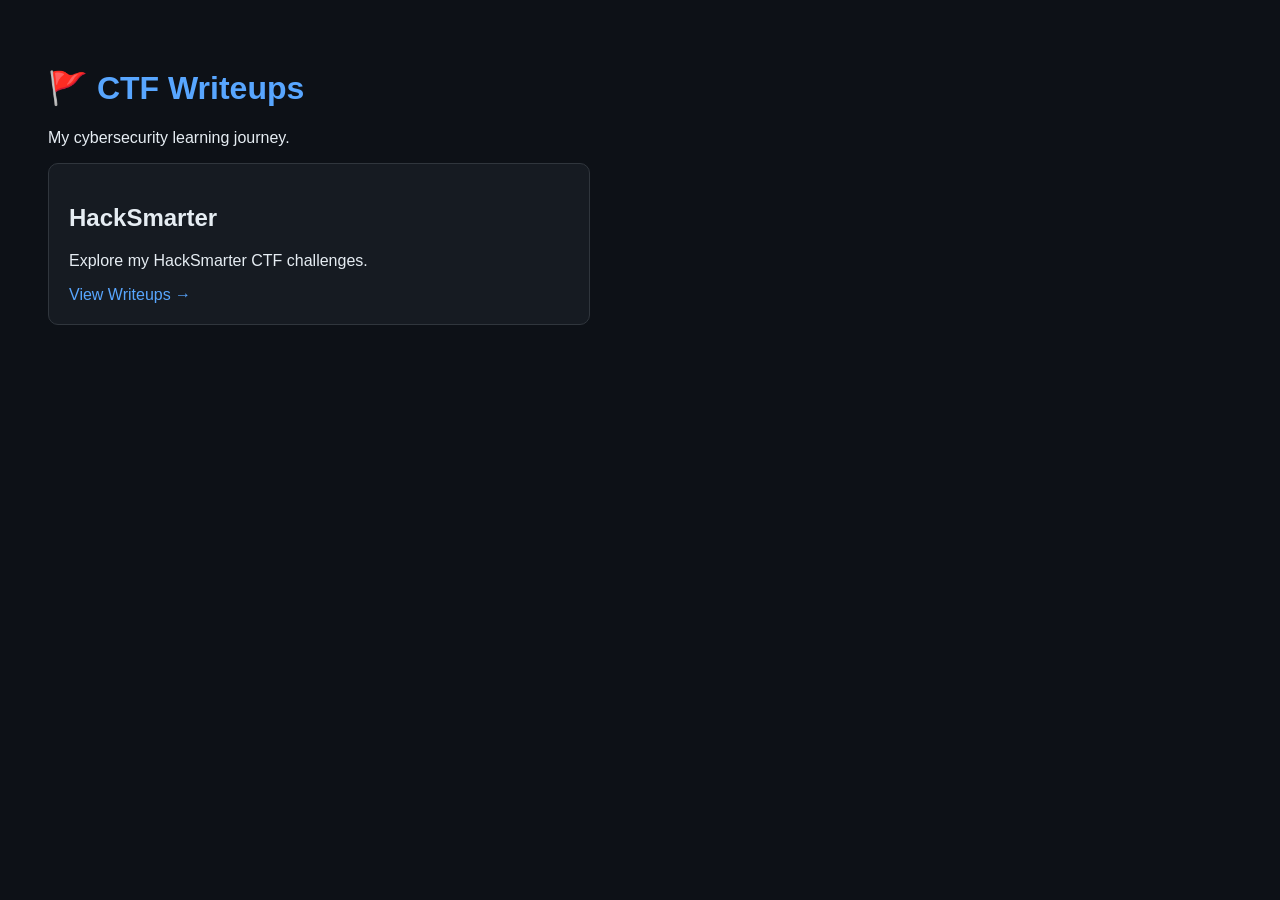
==== index.html @ 083e58e5 "Rename index.htnl to index.html" ====
<!DOCTYPE html>
<html lang="en">
<head>
    <meta charset="UTF-8">
    <meta name="viewport" content="width=device-width, initial-scale=1.0">
    <title>CTF Writeups</title>
    <style>
        body {
            background: #0d1117;
            color: #e6edf3;
            font-family: Arial, sans-serif;
            padding: 40px;
        }
        h1 { color: #58a6ff; }
        .card {
            background: #161b22;
            padding: 20px;
            border: 1px solid #30363d;
            border-radius: 10px;
            max-width: 500px;
        }
        a {
            color: #58a6ff;
            text-decoration: none;
        }
    </style>
</head>
<body>

    <h1>🚩 CTF Writeups</h1>
    <p>My cybersecurity learning journey.</p>

    <div class="card">
        <h2>HackSmarter</h2>
        <p>Explore my HackSmarter CTF challenges.</p>
        <a href="HackSmarter/">View Writeups →</a>
    </div>

</body>
</html>
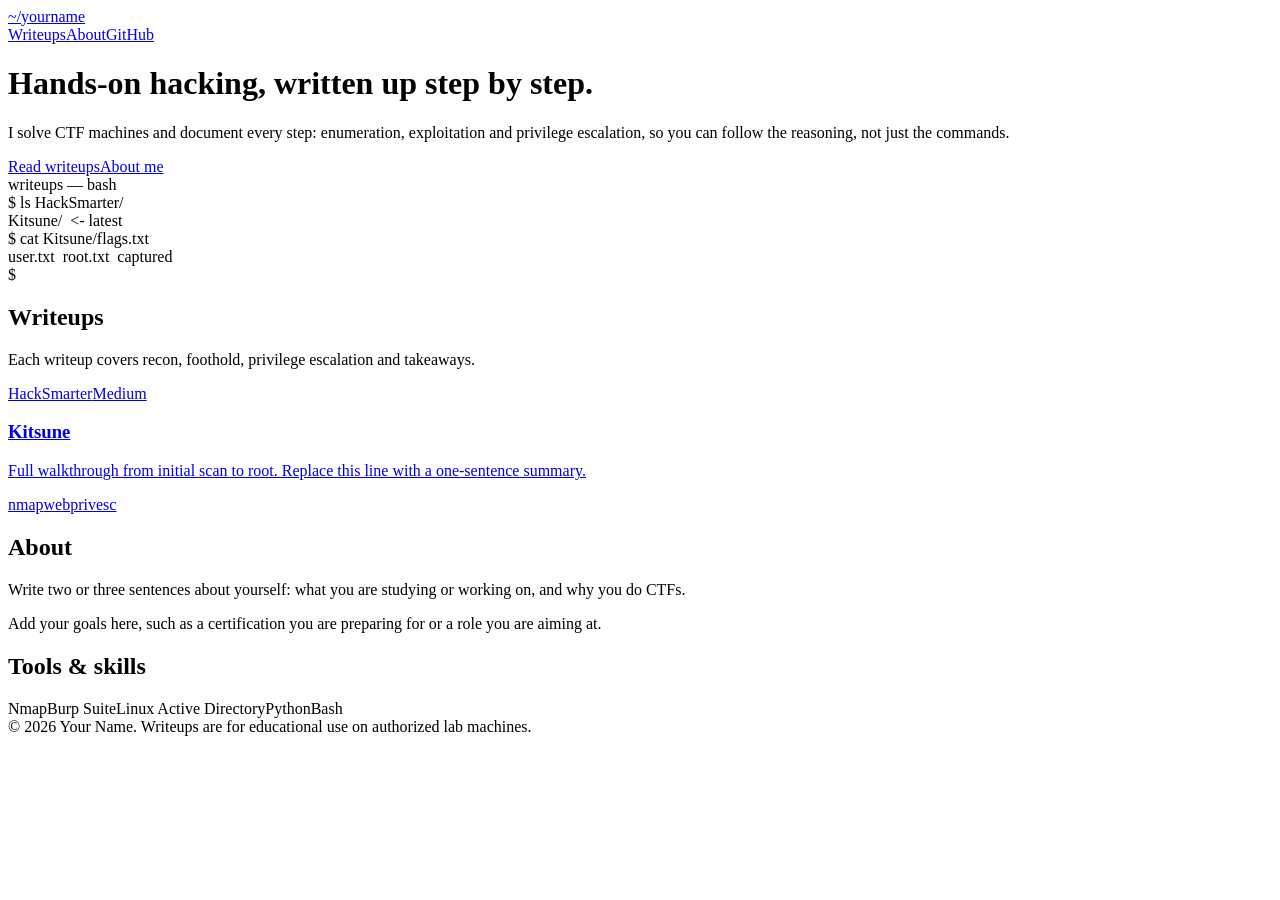
==== commit f4684598: "Create index.html" ====
--- a/index.html
+++ b/index.html
@@ -1,41 +1,72 @@
-
 <!DOCTYPE html>
 <html lang="en">
 <head>
-    <meta charset="UTF-8">
-    <meta name="viewport" content="width=device-width, initial-scale=1.0">
-    <title>CTF Writeups</title>
-    <style>
-        body {
-            background: #0d1117;
-            color: #e6edf3;
-            font-family: Arial, sans-serif;
-            padding: 40px;
-        }
-        h1 { color: #58a6ff; }
-        .card {
-            background: #161b22;
-            padding: 20px;
-            border: 1px solid #30363d;
-            border-radius: 10px;
-            max-width: 500px;
-        }
-        a {
-            color: #58a6ff;
-            text-decoration: none;
-        }
-    </style>
+<meta charset="utf-8">
+<meta name="viewport" content="width=device-width, initial-scale=1">
+<title>Your Name | CTF Writeups</title>
+<meta name="description" content="Capture-the-flag writeups: methodology, commands and lessons learned.">
+<link rel="preconnect" href="https://fonts.googleapis.com">
+<link rel="preconnect" href="https://fonts.gstatic.com" crossorigin>
+<link href="https://fonts.googleapis.com/css2?family=IBM+Plex+Mono:wght@400;600&family=IBM+Plex+Sans:wght@400;600&display=swap" rel="stylesheet">
+<link rel="stylesheet" href="style.css">
 </head>
 <body>
+<header class="nav"><div class="wrap">
+  <a class="brand" href="#">~/<span>yourname</span></a>
+  <nav><a href="#writeups">Writeups</a><a href="#about">About</a><a href="https://github.com/YOUR-USERNAME">GitHub</a></nav>
+</div></header>
 
-    <h1>🚩 CTF Writeups</h1>
-    <p>My cybersecurity learning journey.</p>
+<main>
+<div class="hero"><div class="wrap">
+  <div>
+    <h1>Hands-on hacking, written up step by step.</h1>
+    <p class="lead">I solve CTF machines and document every step: enumeration, exploitation and privilege escalation, so you can follow the reasoning, not just the commands.</p>
+    <div class="btns"><a class="btn primary" href="#writeups">Read writeups</a><a class="btn" href="#about">About me</a></div>
+  </div>
+  <div class="term" aria-hidden="true">
+    <div class="term-bar">writeups &mdash; bash</div>
+    <div class="term-body">
+      <span class="p">$</span> ls HackSmarter/<br>
+      <span class="f">Kitsune/</span>&nbsp; <span class="m">&lt;- latest</span><br>
+      <span class="p">$</span> cat Kitsune/flags.txt<br>
+      <span class="m">user.txt &nbsp;root.txt &nbsp;captured</span><br>
+      <span class="p">$</span> <span class="cursor"></span>
+    </div>
+  </div>
+</div></div>
 
-    <div class="card">
-        <h2>HackSmarter</h2>
-        <p>Explore my HackSmarter CTF challenges.</p>
-        <a href="HackSmarter/">View Writeups →</a>
+<section id="writeups"><div class="wrap">
+  <h2>Writeups</h2>
+  <p class="sub">Each writeup covers recon, foothold, privilege escalation and takeaways.</p>
+  <div class="grid">
+
+    <!-- Copy this whole <a> block for every new writeup. Change the file= path to your .md file. -->
+    <a class="card" href="writeup.html?file=HackSmarter/Kitsune/Kitsune-CTF.md">
+      <div class="meta"><span>HackSmarter</span><span class="diff-med">Medium</span></div>
+      <h3>Kitsune</h3>
+      <p>Full walkthrough from initial scan to root. Replace this line with a one-sentence summary.</p>
+      <div class="tags"><span class="tag">nmap</span><span class="tag">web</span><span class="tag">privesc</span></div>
+    </a>
+
+  </div>
+</div></section>
+
+<section id="about"><div class="wrap about">
+  <div>
+    <h2>About</h2>
+    <p>Write two or three sentences about yourself: what you are studying or working on, and why you do CTFs.</p>
+    <p>Add your goals here, such as a certification you are preparing for or a role you are aiming at.</p>
+  </div>
+  <div>
+    <h2>Tools &amp; skills</h2>
+    <div class="skills">
+      <span class="tag">Nmap</span><span class="tag">Burp Suite</span><span class="tag">Linux</span>
+      <span class="tag">Active Directory</span><span class="tag">Python</span><span class="tag">Bash</span>
     </div>
+  </div>
+</div></section>
+</main>
 
+<footer><div class="wrap">&copy; 2026 Your Name. Writeups are for educational use on authorized lab machines.</div></footer>
 </body>
 </html>
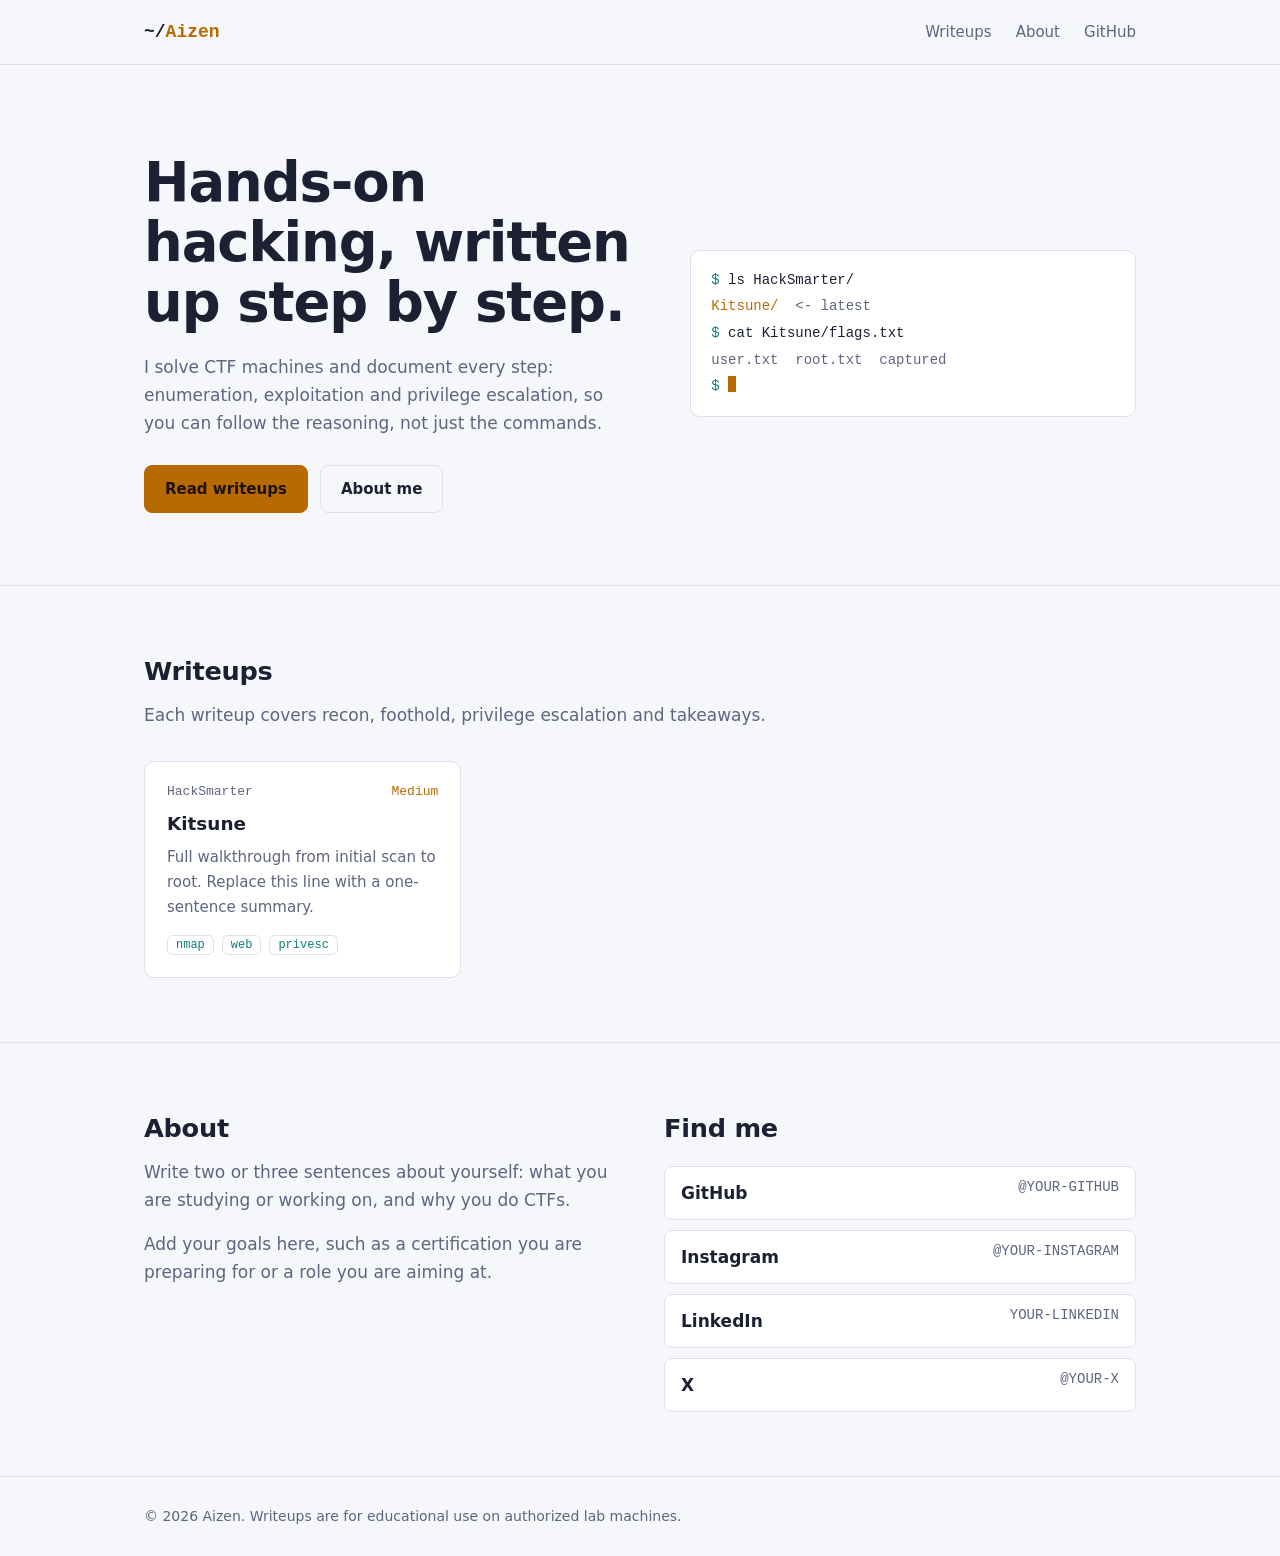
==== commit f0e34ea1: "Add files via upload" ====
--- a/index.html
+++ b/index.html
@@ -3,7 +3,7 @@
 <head>
 <meta charset="utf-8">
 <meta name="viewport" content="width=device-width, initial-scale=1">
-<title>Your Name | CTF Writeups</title>
+<title>Aizen | CTF Writeups</title>
 <meta name="description" content="Capture-the-flag writeups: methodology, commands and lessons learned.">
 <link rel="preconnect" href="https://fonts.googleapis.com">
 <link rel="preconnect" href="https://fonts.gstatic.com" crossorigin>
@@ -12,8 +12,8 @@
 </head>
 <body>
 <header class="nav"><div class="wrap">
-  <a class="brand" href="#">~/<span>yourname</span></a>
-  <nav><a href="#writeups">Writeups</a><a href="#about">About</a><a href="https://github.com/YOUR-USERNAME">GitHub</a></nav>
+  <a class="brand" href="#">~/<span>Aizen</span></a>
+  <nav><a href="#writeups">Writeups</a><a href="#about">About</a><a href="https://github.com/YOUR-GITHUB">GitHub</a></nav>
 </div></header>
 
 <main>
@@ -24,7 +24,6 @@
     <div class="btns"><a class="btn primary" href="#writeups">Read writeups</a><a class="btn" href="#about">About me</a></div>
   </div>
   <div class="term" aria-hidden="true">
-    <div class="term-bar">writeups &mdash; bash</div>
     <div class="term-body">
       <span class="p">$</span> ls HackSmarter/<br>
       <span class="f">Kitsune/</span>&nbsp; <span class="m">&lt;- latest</span><br>
@@ -58,15 +57,17 @@
     <p>Add your goals here, such as a certification you are preparing for or a role you are aiming at.</p>
   </div>
   <div>
-    <h2>Tools &amp; skills</h2>
-    <div class="skills">
-      <span class="tag">Nmap</span><span class="tag">Burp Suite</span><span class="tag">Linux</span>
-      <span class="tag">Active Directory</span><span class="tag">Python</span><span class="tag">Bash</span>
-    </div>
+    <h2>Find me</h2>
+    <ul class="socials">
+      <li><a href="https://github.com/YOUR-GITHUB" target="_blank" rel="noopener">GitHub<span>@YOUR-GITHUB</span></a></li>
+      <li><a href="https://instagram.com/YOUR-INSTAGRAM" target="_blank" rel="noopener">Instagram<span>@YOUR-INSTAGRAM</span></a></li>
+      <li><a href="https://linkedin.com/in/YOUR-LINKEDIN" target="_blank" rel="noopener">LinkedIn<span>YOUR-LINKEDIN</span></a></li>
+      <li><a href="https://x.com/YOUR-X" target="_blank" rel="noopener">X<span>@YOUR-X</span></a></li>
+    </ul>
   </div>
 </div></section>
 </main>
 
-<footer><div class="wrap">&copy; 2026 Your Name. Writeups are for educational use on authorized lab machines.</div></footer>
+<footer><div class="wrap">&copy; 2026 Aizen. Writeups are for educational use on authorized lab machines.</div></footer>
 </body>
 </html>
--- a/style.css
+++ b/style.css
@@ -0,0 +1,87 @@
+:root{
+  --ink:#0f1320; --panel:#171c2c; --line:#262d44; --text:#e6e8f0; --muted:#8b93aa;
+  --fox:#f2a541; --teal:#5ec8c0; --radius:10px;
+  --sans:'IBM Plex Sans',system-ui,sans-serif; --mono:'IBM Plex Mono',ui-monospace,Menlo,monospace;
+}
+@media (prefers-color-scheme: light){
+  :root{--ink:#f6f7fb;--panel:#fff;--line:#dde1ee;--text:#1b2033;--muted:#5d6580;--fox:#b86a00;--teal:#0c7f78}
+}
+*{box-sizing:border-box}
+html{scroll-behavior:smooth}
+body{margin:0;background:var(--ink);color:var(--text);font:17px/1.65 var(--sans)}
+a{color:var(--fox);text-decoration:none}
+a:hover{text-decoration:underline}
+:focus-visible{outline:2px solid var(--fox);outline-offset:3px}
+.wrap{max-width:1040px;margin:0 auto;padding:0 24px}
+
+/* nav */
+.nav{border-bottom:1px solid var(--line)}
+.nav .wrap{display:flex;justify-content:space-between;align-items:center;height:64px}
+.brand{font:600 18px var(--mono);color:var(--text)}
+.brand span{color:var(--fox)}
+.nav nav{display:flex;gap:24px;font-size:15px}
+.nav nav a{color:var(--muted)}
+.nav nav a:hover{color:var(--text);text-decoration:none}
+
+/* hero */
+.hero{padding:88px 0 72px}
+.hero .wrap{display:grid;grid-template-columns:1.1fr 1fr;gap:56px;align-items:center}
+h1{font-size:clamp(2.2rem,5vw,3.4rem);line-height:1.1;margin:0 0 20px;letter-spacing:-.02em}
+.lead{color:var(--muted);max-width:46ch;margin:0 0 28px}
+.btns{display:flex;gap:12px;flex-wrap:wrap}
+.btn{display:inline-block;padding:11px 20px;border-radius:8px;font-weight:600;font-size:15px;border:1px solid var(--line);color:var(--text)}
+.btn.primary{background:var(--fox);border-color:var(--fox);color:#1a1205}
+.btn:hover{text-decoration:none;border-color:var(--fox)}
+
+/* terminal: the one memorable element */
+.term{background:var(--panel);border:1px solid var(--line);border-radius:var(--radius);font:14px/1.9 var(--mono);overflow:hidden}
+.term-bar{padding:10px 16px;border-bottom:1px solid var(--line);color:var(--muted);font-size:13px}
+.term-body{padding:16px 20px;overflow-x:auto;white-space:nowrap}
+.term .p{color:var(--teal)} .term .f{color:var(--fox)} .term .m{color:var(--muted)}
+.cursor{display:inline-block;width:8px;height:16px;background:var(--fox);vertical-align:-2px;animation:blink 1.1s steps(1) infinite}
+@keyframes blink{50%{opacity:0}}
+@media (prefers-reduced-motion:reduce){.cursor{animation:none}html{scroll-behavior:auto}}
+
+/* sections */
+section{padding:64px 0;border-top:1px solid var(--line)}
+h2{font-size:1.6rem;margin:0 0 8px;letter-spacing:-.01em}
+.sub{color:var(--muted);margin:0 0 32px}
+.grid{display:grid;grid-template-columns:repeat(auto-fill,minmax(290px,1fr));gap:20px}
+.card{display:flex;flex-direction:column;background:var(--panel);border:1px solid var(--line);border-radius:var(--radius);padding:22px;color:var(--text)}
+.card:hover{border-color:var(--fox);text-decoration:none}
+.card h3{margin:10px 0 6px;font-size:1.15rem}
+.card p{margin:0 0 16px;color:var(--muted);font-size:15px;flex:1}
+.meta{display:flex;justify-content:space-between;font:13px var(--mono);color:var(--muted)}
+.tags{display:flex;gap:8px;flex-wrap:wrap}
+.tag{font:12px var(--mono);color:var(--teal);border:1px solid var(--line);border-radius:6px;padding:2px 8px}
+.diff-easy{color:var(--teal)} .diff-med{color:var(--fox)} .diff-hard{color:#e5646e}
+
+.about{display:grid;grid-template-columns:1fr 1fr;gap:48px}
+.about p{margin:0 0 16px;color:var(--muted)}
+.skills{display:flex;gap:8px;flex-wrap:wrap}
+footer{border-top:1px solid var(--line);padding:28px 0;color:var(--muted);font-size:14px}
+
+/* writeup page */
+.article{max-width:760px;margin:0 auto;padding:48px 24px 96px}
+.back{font:14px var(--mono);display:inline-block;margin-bottom:28px}
+.article h1{font-size:2.2rem}
+.article h2{margin-top:2.4em;padding-top:.6em;border-top:1px solid var(--line)}
+.article h3{margin-top:1.8em}
+.article p,.article li{color:var(--text)}
+.article img{max-width:100%;height:auto;border:1px solid var(--line);border-radius:8px}
+.article code{font-family:var(--mono);font-size:.88em;background:var(--panel);border:1px solid var(--line);padding:1px 6px;border-radius:5px}
+.article pre{background:var(--panel);border:1px solid var(--line);border-radius:var(--radius);padding:16px;overflow-x:auto;line-height:1.55}
+.article pre code{background:none;border:0;padding:0;font-size:14px}
+.article table{border-collapse:collapse;display:block;overflow-x:auto}
+.article th,.article td{border:1px solid var(--line);padding:8px 12px}
+.article blockquote{margin:1.2em 0;padding:4px 18px;border-left:3px solid var(--fox);color:var(--muted)}
+
+@media (max-width:800px){
+  .hero{padding:56px 0 48px}
+  .hero .wrap,.about{grid-template-columns:1fr;gap:32px}
+}
+
+.socials{list-style:none;margin:16px 0 0;padding:0;display:grid;gap:10px}
+.socials a{display:flex;justify-content:space-between;gap:16px;background:var(--panel);border:1px solid var(--line);border-radius:8px;padding:12px 16px;color:var(--text);font-weight:600}
+.socials a:hover{border-color:var(--fox);text-decoration:none}
+.socials span{font:14px var(--mono);color:var(--muted);font-weight:400}
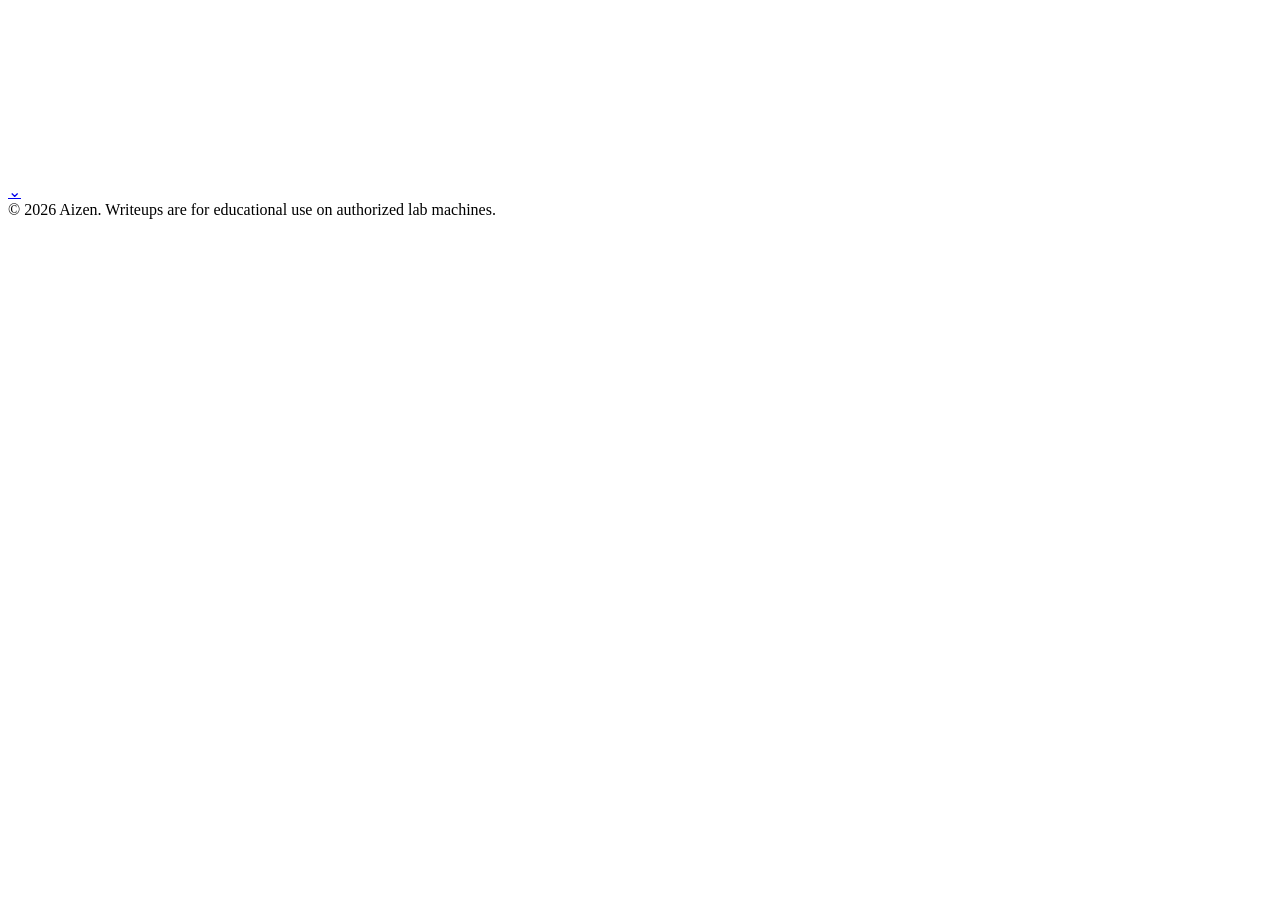
==== commit f2cd8a11: "Create index.html" ====
--- a/index.html
+++ b/index.html
@@ -3,71 +3,26 @@
 <head>
 <meta charset="utf-8">
 <meta name="viewport" content="width=device-width, initial-scale=1">
-<title>Aizen | CTF Writeups</title>
-<meta name="description" content="Capture-the-flag writeups: methodology, commands and lessons learned.">
+<title>Aizen's blog</title>
+<meta name="description" content="CTF writeups and security notes.">
 <link rel="preconnect" href="https://fonts.googleapis.com">
 <link rel="preconnect" href="https://fonts.gstatic.com" crossorigin>
-<link href="https://fonts.googleapis.com/css2?family=IBM+Plex+Mono:wght@400;600&family=IBM+Plex+Sans:wght@400;600&display=swap" rel="stylesheet">
+<link href="https://fonts.googleapis.com/css2?family=Inter:wght@400;600;700&display=swap" rel="stylesheet">
 <link rel="stylesheet" href="style.css">
 </head>
-<body>
-<header class="nav"><div class="wrap">
-  <a class="brand" href="#">~/<span>Aizen</span></a>
-  <nav><a href="#writeups">Writeups</a><a href="#about">About</a><a href="https://github.com/YOUR-GITHUB">GitHub</a></nav>
-</div></header>
-
-<main>
-<div class="hero"><div class="wrap">
-  <div>
-    <h1>Hands-on hacking, written up step by step.</h1>
-    <p class="lead">I solve CTF machines and document every step: enumeration, exploitation and privilege escalation, so you can follow the reasoning, not just the commands.</p>
-    <div class="btns"><a class="btn primary" href="#writeups">Read writeups</a><a class="btn" href="#about">About me</a></div>
-  </div>
-  <div class="term" aria-hidden="true">
-    <div class="term-body">
-      <span class="p">$</span> ls HackSmarter/<br>
-      <span class="f">Kitsune/</span>&nbsp; <span class="m">&lt;- latest</span><br>
-      <span class="p">$</span> cat Kitsune/flags.txt<br>
-      <span class="m">user.txt &nbsp;root.txt &nbsp;captured</span><br>
-      <span class="p">$</span> <span class="cursor"></span>
-    </div>
-  </div>
-</div></div>
-
-<section id="writeups"><div class="wrap">
-  <h2>Writeups</h2>
-  <p class="sub">Each writeup covers recon, foothold, privilege escalation and takeaways.</p>
-  <div class="grid">
-
-    <!-- Copy this whole <a> block for every new writeup. Change the file= path to your .md file. -->
-    <a class="card" href="writeup.html?file=HackSmarter/Kitsune/Kitsune-CTF.md">
-      <div class="meta"><span>HackSmarter</span><span class="diff-med">Medium</span></div>
-      <h3>Kitsune</h3>
-      <p>Full walkthrough from initial scan to root. Replace this line with a one-sentence summary.</p>
-      <div class="tags"><span class="tag">nmap</span><span class="tag">web</span><span class="tag">privesc</span></div>
-    </a>
-
-  </div>
-</div></section>
-
-<section id="about"><div class="wrap about">
-  <div>
-    <h2>About</h2>
-    <p>Write two or three sentences about yourself: what you are studying or working on, and why you do CTFs.</p>
-    <p>Add your goals here, such as a certification you are preparing for or a role you are aiming at.</p>
-  </div>
-  <div>
-    <h2>Find me</h2>
-    <ul class="socials">
-      <li><a href="https://github.com/YOUR-GITHUB" target="_blank" rel="noopener">GitHub<span>@YOUR-GITHUB</span></a></li>
-      <li><a href="https://instagram.com/YOUR-INSTAGRAM" target="_blank" rel="noopener">Instagram<span>@YOUR-INSTAGRAM</span></a></li>
-      <li><a href="https://linkedin.com/in/YOUR-LINKEDIN" target="_blank" rel="noopener">LinkedIn<span>YOUR-LINKEDIN</span></a></li>
-      <li><a href="https://x.com/YOUR-X" target="_blank" rel="noopener">X<span>@YOUR-X</span></a></li>
-    </ul>
-  </div>
-</div></section>
-</main>
-
-<footer><div class="wrap">&copy; 2026 Aizen. Writeups are for educational use on authorized lab machines.</div></footer>
+<body data-page="home">
+<header id="nav"></header>
+<section class="hero">
+  <canvas id="cv" aria-hidden="true"></canvas>
+  <div><h1 id="hero-t"></h1><p id="ty"></p></div>
+  <a class="down" href="#main" aria-label="Scroll down">&#8964;</a>
+</section>
+<div class="layout" id="main">
+  <aside id="side"></aside>
+  <main id="feed"></main>
+</div>
+<footer>&copy; 2026 Aizen. Writeups are for educational use on authorized lab machines.</footer>
+<script src="posts.js"></script>
+<script src="app.js"></script>
 </body>
 </html>
